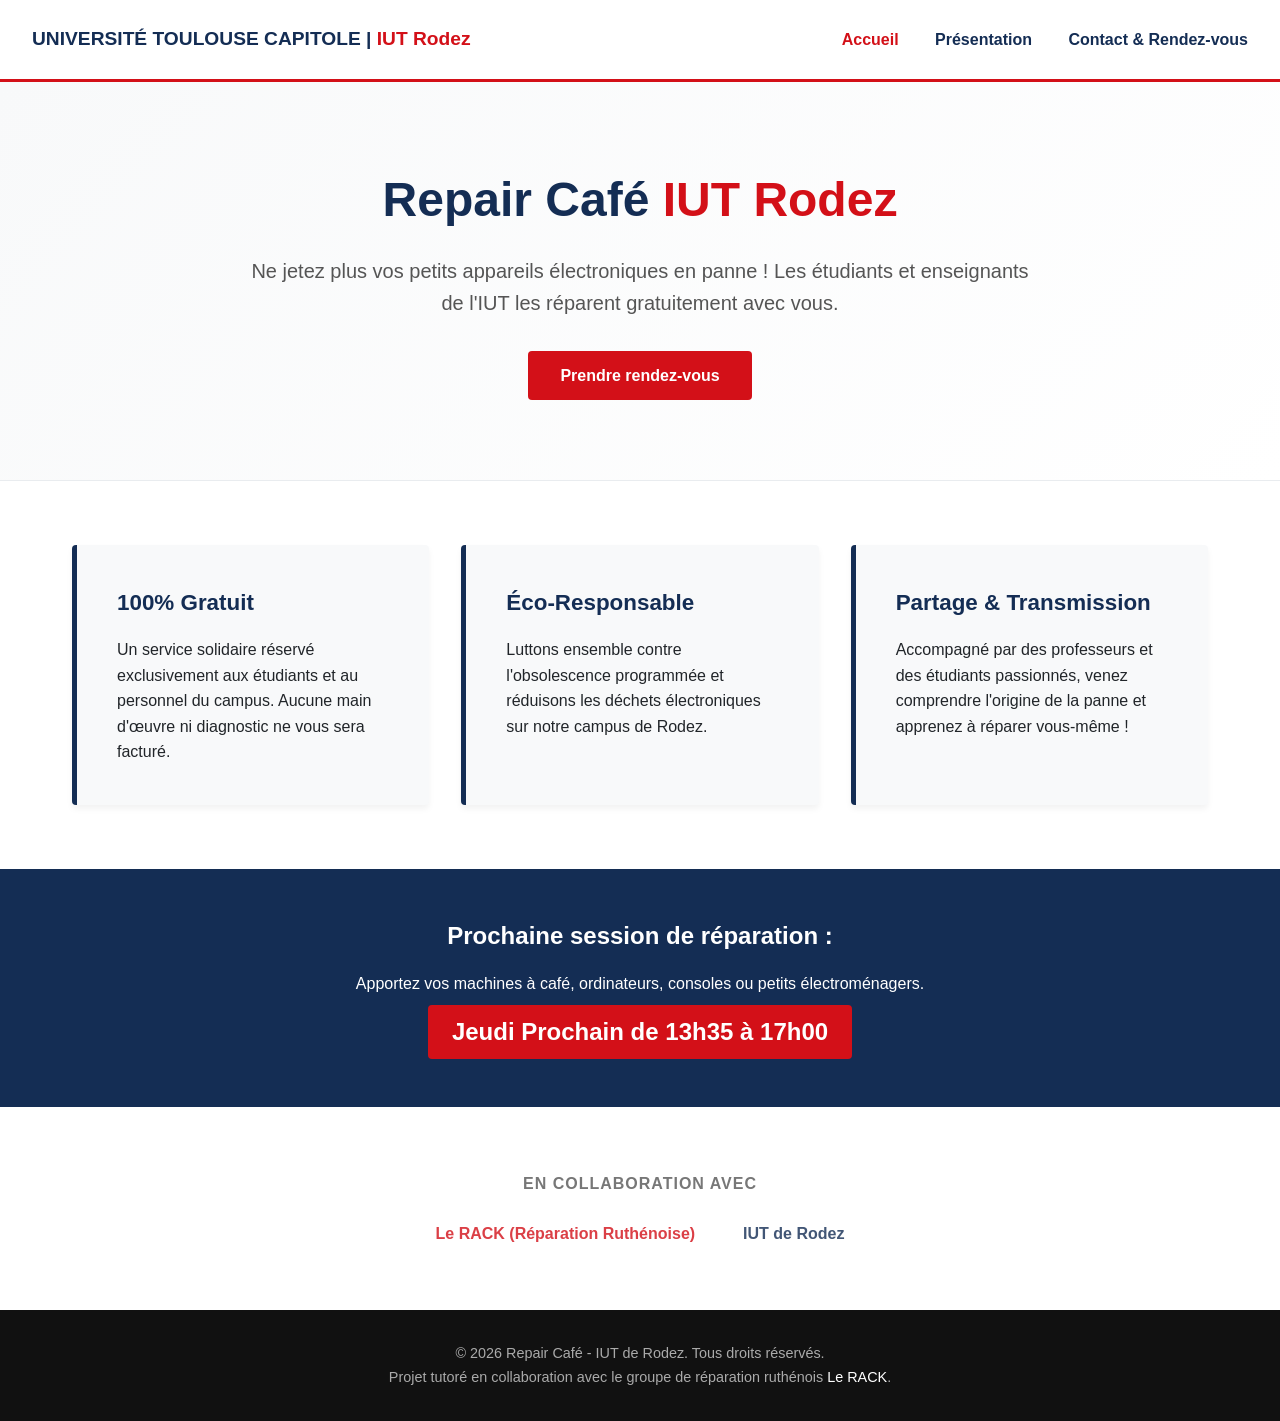
==== html/index.html @ 0f6eafff "feat: Page de contact.html" ====
<!DOCTYPE html>
<html lang="fr">
<head>
    <meta charset="UTF-8">
    <meta name="viewport" content="width=device-width, initial-scale=1.0">
    <title>Repair Café - IUT de Rodez</title>
    <link rel="stylesheet" href="../css/index-style.css">
</head>
<body>

    <header>
        <div class="logo-placeholder">
            UNIVERSITÉ TOULOUSE CAPITOLE | <span>IUT Rodez</span>
        </div>
        <nav>
            <a href="#" class="active">Accueil</a>
            <a href="presentation.html">Présentation</a>
            <a href="contact.html">Contact & Rendez-vous</a>
        </nav>
    </header>

    <section class="hero">
        <h1>Repair Café <span>IUT Rodez</span></h1>
        <p>Ne jetez plus vos petits appareils électroniques en panne ! Les étudiants et enseignants de l'IUT les réparent gratuitement avec vous.</p>
        <a href="contact.html" class="btn">Prendre rendez-vous</a>
    </section>

    <section class="features">
        <div class="feature-card">
            <h3>100% Gratuit</h3>
            <p>Un service solidaire réservé exclusivement aux étudiants et au personnel du campus. Aucune main d'œuvre ni diagnostic ne vous sera facturé.</p>
        </div>
        <div class="feature-card">
            <h3>Éco-Responsable</h3>
            <p>Luttons ensemble contre l'obsolescence programmée et réduisons les déchets électroniques sur notre campus de Rodez.</p>
        </div>
        <div class="feature-card">
            <h3>Partage & Transmission</h3>
            <p>Accompagné par des professeurs et des étudiants passionnés, venez comprendre l'origine de la panne et apprenez à réparer vous-même !</p>
        </div>
    </section>

    <section class="info-banner">
        <h2>Prochaine session de réparation :</h2>
        <p>Apportez vos machines à café, ordinateurs, consoles ou petits électroménagers.</p>
        <div class="date">Jeudi Prochain de 13h35 à 17h00</div>
    </section>

    <section class="partners">
        <p>En collaboration avec</p>
        <div class="partner-logos">
            <div class="partner-logo" style="color: var(--UT-red);">Le RACK (Réparation Ruthénoise)</div>
            <div class="partner-logo">IUT de Rodez</div>
        </div>
    </section>

    <footer>
        <p>&copy; 2026 Repair Café - IUT de Rodez. Tous droits réservés.</p>
        <p>Projet tutoré en collaboration avec le groupe de réparation ruthénois <a href="#">Le RACK</a>.</p>
    </footer>

</body>
</html>
---- css/index-style.css ----
:root {
    --UT-red: #D31018;       /* Rouge Université Toulouse Capitole */
    --IUT-blue: #142D54;     /* Bleu nuit IUT */
    --bg-white: #FFFFFF;     /* Fond blanc demandé */
    --light-gray: #F8F9FA;   /* Gris très clair pour les zones de contenu */
    --text-dark: #212529;    /* Couleur du texte principal */
}

* {
    margin: 0;
    padding: 0;
    box-sizing: border-box;
    font-family: 'Segoe UI', Tahoma, Geneva, Verdana, sans-serif;
}

body {
    background-color: var(--bg-white);
    color: var(--text-dark);
    line-height: 1.6;
}

/* --- HEADER & NAVIGATION --- */
header {
    border-bottom: 3px solid var(--UT-red);
    padding: 1.5rem 2rem;
    display: flex;
    justify-content: space-between;
    align-items: center;
    background-color: var(--bg-white);
}

.logo-placeholder {
    font-weight: bold;
    font-size: 1.2rem;
    color: var(--IUT-blue);
}

.logo-placeholder span {
    color: var(--UT-red);
}

nav a {
    text-decoration: none;
    color: var(--IUT-blue);
    font-weight: 600;
    margin-left: 2rem;
    transition: color 0.3s;
}

a {
    text-decoration: none;
    color: inherit;
}

nav a:hover, nav a.active {
    color: var(--UT-red);
}

/* --- HERO SECTION --- */
.hero {
    padding: 5rem 2rem;
    text-align: center;
    background: linear-gradient(135deg, var(--light-gray) 0%, var(--bg-white) 100%);
    border-bottom: 1px solid #E9ECEF;
}

.hero h1 {
    font-size: 3rem;
    color: var(--IUT-blue);
    margin-bottom: 1rem;
}

.hero h1 span {
    color: var(--UT-red);
}

.hero p {
    font-size: 1.25rem;
    max-width: 800px;
    margin: 0 auto 2rem auto;
    color: #555;
}

.btn {
    display: inline-block;
    background-color: var(--UT-red);
    color: var(--bg-white);
    padding: 0.75rem 2rem;
    text-decoration: none;
    font-weight: bold;
    border-radius: 4px;
    transition: background-color 0.3s, transform 0.2s;
}

.btn:hover {
    background-color: #A80D13;
    transform: translateY(-2px);
}

/* --- MAIN FEATURES --- */
.features {
    max-width: 1200px;
    margin: 4rem auto;
    padding: 0 2rem;
    display: grid;
    grid-template-columns: repeat(auto-fit, minmax(300px, 1fr));
    gap: 2rem;
}

.feature-card {
    background-color: var(--light-gray);
    padding: 2.5rem;
    border-left: 5px solid var(--IUT-blue);
    border-radius: 4px;
    box-shadow: 0 4px 6px rgba(0,0,0,0.05);
}

.feature-card h3 {
    color: var(--IUT-blue);
    margin-bottom: 1rem;
    font-size: 1.4rem;
}

/* --- LIVE INFO BANNER --- */
.info-banner {
    background-color: var(--IUT-blue);
    color: var(--bg-white);
    padding: 3rem 2rem;
    text-align: center;
    margin-top: 4rem;
}

.info-banner h2 {
    margin-bottom: 1rem;
    color: var(--bg-white);
}

.info-banner .date {
    font-size: 1.5rem;
    color: #FFF;
    font-weight: bold;
    background-color: var(--UT-red);
    display: inline-block;
    padding: 0.5rem 1.5rem;
    border-radius: 4px;
    margin-top: 0.5rem;
}

/* --- PARTNERS --- */
.partners {
    text-align: center;
    padding: 4rem 2rem;
    background-color: var(--bg-white);
}

.partners p {
    font-weight: 600;
    color: #777;
    margin-bottom: 1.5rem;
    text-transform: uppercase;
    letter-spacing: 1px;
}

.partner-logos {
    display: flex;
    justify-content: center;
    align-items: center;
    gap: 3rem;
    flex-wrap: wrap;
}

.partner-logo {
    font-weight: bold;
    color: var(--IUT-blue);
    opacity: 0.8;
}

/* --- FOOTER --- */
footer {
    background-color: #111;
    color: #AAA;
    text-align: center;
    padding: 2rem;
    font-size: 0.9rem;
}

footer a {
    color: var(--bg-white);
    text-decoration: none;
}

/* Responsive */
@media (max-width: 768px) {
    header {
        flex-direction: column;
        gap: 1rem;
    }
    nav a {
        margin: 0 1rem;
    }
    .hero h1 {
        font-size: 2.2rem;
    }
}

.contact-section {
    max-width: 800px;
    margin: 4rem auto; /* Centre le formulaire au milieu de la page */
    padding: 0 2rem;
}

.contact-header {
    text-align: center;
    margin-bottom: 3rem;
}

.contact-header h1 {
    color: var(--IUT-blue);
    font-size: 2.5rem;
    margin-bottom: 1rem;
}

.contact-header p {
    color: #555;
    font-size: 1.1rem;
}

.form-container {
    background-color: var(--light-gray);
    padding: 3rem;
    border-top: 5px solid var(--IUT-blue);
    border-radius: 4px;
    box-shadow: 0 4px 10px rgba(0,0,0,0.1);
}

.form-group {
    margin-bottom: 1.5rem;
    display: flex;
    flex-direction: column; /* Met le label au-dessus du champ */
}

.form-group label {
    font-weight: 600;
    color: var(--IUT-blue);
    margin-bottom: 0.5rem;
}

.form-group input, 
.form-group select, 
.form-group textarea {
    width: 100%;
    padding: 0.75rem;
    border: 1px solid #ccc;
    border-radius: 4px;
    font-family: inherit;
    font-size: 1rem;
}

.form-group input:focus, 
.form-group select:focus, 
.form-group textarea:focus {
    outline: none;
    border-color: var(--IUT-blue);
    box-shadow: 0 0 0 2px rgba(211, 16, 24, 0.1);
}

.checkbox-group {
    flex-direction: row;
    align-items: flex-start;
    gap: 0.75rem;
    margin: 2rem 0;
}

.checkbox-group input[type="checkbox"] {
    width: auto;
    margin-top: 0.3rem;
    cursor: pointer;
}

.checkbox-group label {
    font-weight: normal;
    font-size: 0.9rem;
    color: var(--text-dark);
}

.checkbox-group a {
    color: var(--UT-red);
    text-decoration: underline;
}

.footer-links {
    margin-top: 1rem;
    padding-top: 1rem;
    border-top: 1px solid #333;
}

.footer-links a {
    color: var(--bg-white);
    text-decoration: none;
    margin: 0 1rem;
    transition: color 0.3s;
}

.footer-links a:hover {
    color: var(--UT-red);
}
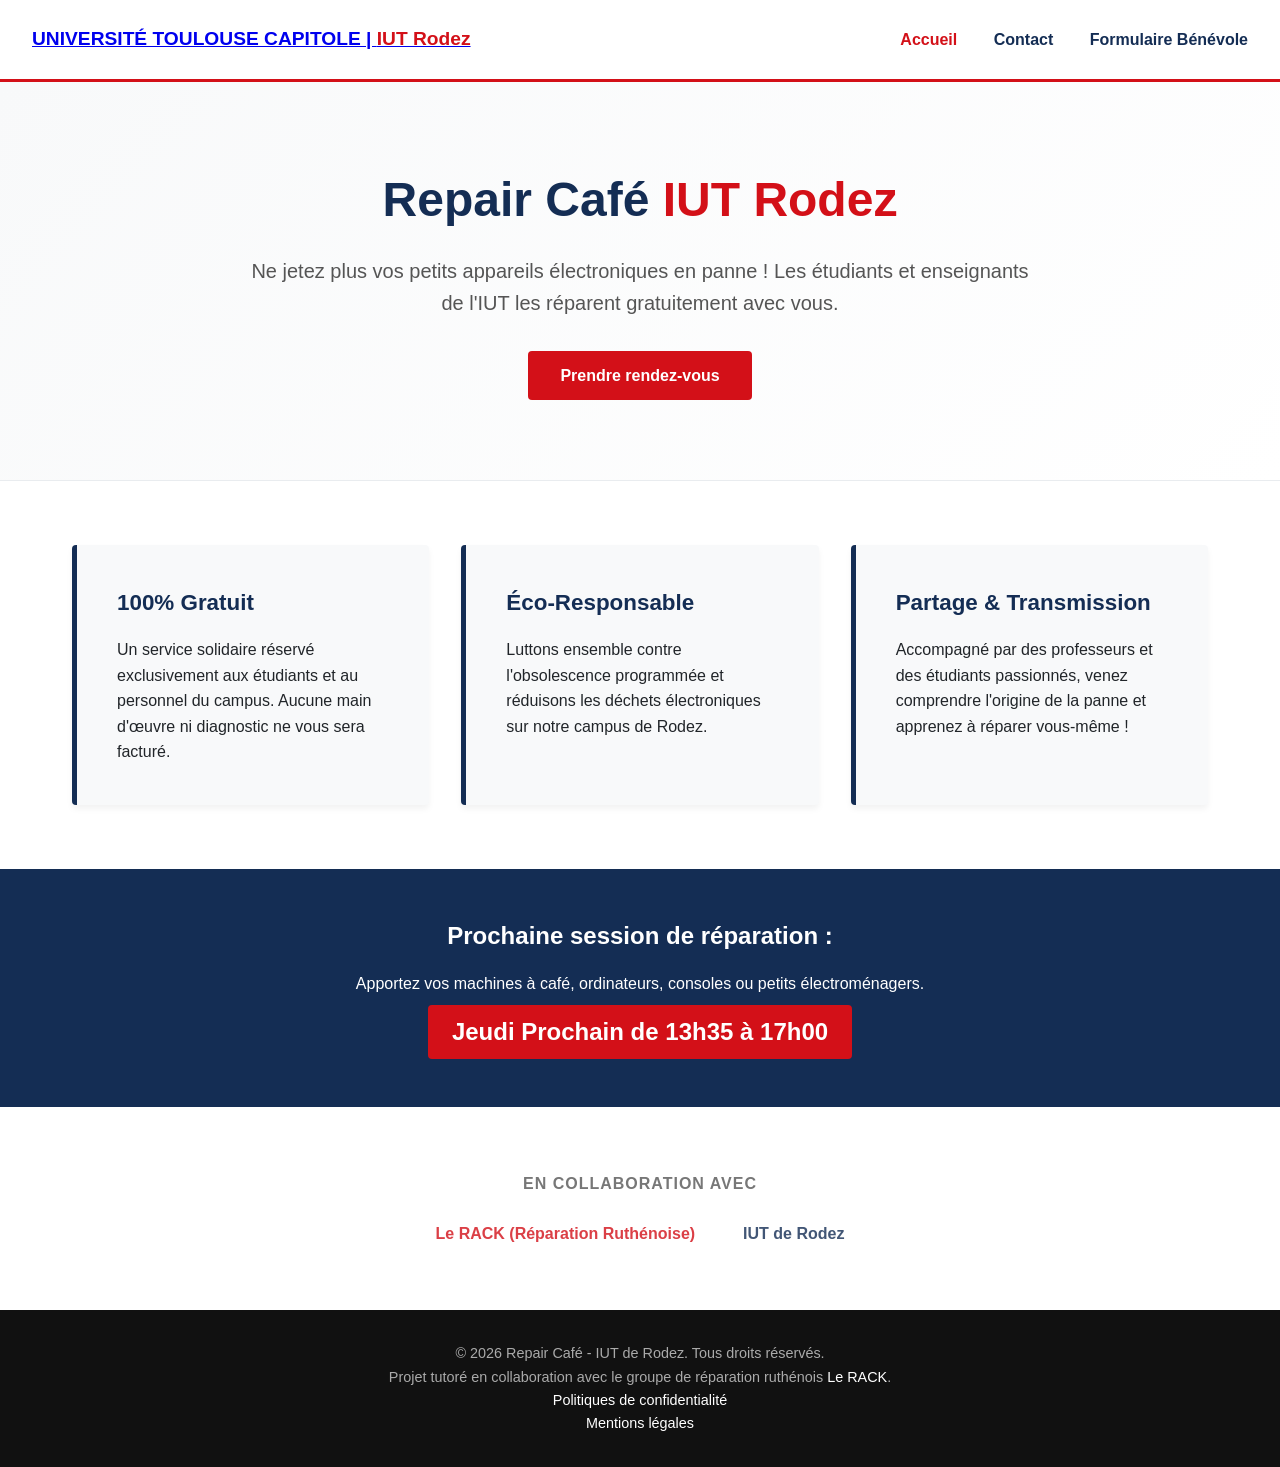
==== commit 4e6d46d3: "Ajout du style.css" ====
--- a/html/index.html
+++ b/html/index.html
@@ -4,18 +4,18 @@
     <meta charset="UTF-8">
     <meta name="viewport" content="width=device-width, initial-scale=1.0">
     <title>Repair Café - IUT de Rodez</title>
-    <link rel="stylesheet" href="../css/index-style.css">
+    <link rel="stylesheet" href="../css/style.css">
 </head>
 <body>
 
     <header>
         <div class="logo-placeholder">
-            UNIVERSITÉ TOULOUSE CAPITOLE | <span>IUT Rodez</span>
+            <a href="index.html">UNIVERSITÉ TOULOUSE CAPITOLE | <span>IUT Rodez</span></a>
         </div>
         <nav>
-            <a href="#" class="active">Accueil</a>
-            <a href="presentation.html">Présentation</a>
-            <a href="contact.html">Contact & Rendez-vous</a>
+            <a href="index.html" class="active">Accueil</a>
+            <a href="contact.html">Contact</a>
+            <a href="inscription.html">Formulaire Bénévole</a>
         </nav>
     </header>
 
@@ -56,7 +56,9 @@
 
     <footer>
         <p>&copy; 2026 Repair Café - IUT de Rodez. Tous droits réservés.</p>
-        <p>Projet tutoré en collaboration avec le groupe de réparation ruthénois <a href="#">Le RACK</a>.</p>
+        <p>Projet tutoré en collaboration avec le groupe de réparation ruthénois <a href="https://www.asso-rack.fr/" target="_blank">Le RACK</a>.</p>
+        <p><a href="legal/poltiques_de_confidentialite.pdf" target="_blank">Politiques de confidentialité</a></p>
+        <p><a href="legal/mentions_legales.pdf" target="_blank">Mentions légales</a></p>
     </footer>
 
 </body>
--- a/css/style.css
+++ b/css/style.css
@@ -0,0 +1,358 @@
+/* --- CODE SPÉCIFIQUE AU FORMULAIRE D'INSCRIPTION --- */
+
+:root {
+    --UT-red: #D31018;       /* Rouge Université Toulouse Capitole */
+    --IUT-blue: #142D54;     /* Bleu nuit IUT */
+    --bg-white: #FFFFFF;     /* Fond blanc demandé */
+    --light-gray: #F8F9FA;   /* Gris très clair pour les zones de contenu */
+    --text-dark: #212529;    /* Couleur du texte principal */
+}
+
+* {
+    margin: 0;
+    padding: 0;
+    box-sizing: border-box;
+    font-family: 'Segoe UI', Tahoma, Geneva, Verdana, sans-serif;
+}
+
+body {
+    background-color: var(--bg-white);
+    color: var(--text-dark);
+    line-height: 1.6;
+}
+
+/* --- HEADER & NAVIGATION --- */
+header {
+    border-bottom: 3px solid var(--UT-red);
+    padding: 1.5rem 2rem;
+    display: flex;
+    justify-content: space-between;
+    align-items: center;
+    background-color: var(--bg-white);
+}
+
+.logo-placeholder {
+    font-weight: bold;
+    font-size: 1.2rem;
+    color: var(--IUT-blue);
+}
+
+.logo-placeholder span {
+    color: var(--UT-red);
+}
+
+nav a {
+    text-decoration: none;
+    color: var(--IUT-blue);
+    font-weight: 600;
+    margin-left: 2rem;
+    transition: color 0.3s;
+}
+
+nav a:hover, nav a.active {
+    color: var(--UT-red);
+}
+
+/* --- HERO SECTION --- */
+.hero {
+    padding: 5rem 2rem;
+    text-align: center;
+    background: linear-gradient(135deg, var(--light-gray) 0%, var(--bg-white) 100%);
+    border-bottom: 1px solid #E9ECEF;
+}
+
+.hero h1 {
+    font-size: 3rem;
+    color: var(--IUT-blue);
+    margin-bottom: 1rem;
+}
+
+.hero h1 span {
+    color: var(--UT-red);
+}
+
+.hero p {
+    font-size: 1.25rem;
+    max-width: 800px;
+    margin: 0 auto 2rem auto;
+    color: #555;
+}
+
+.btn {
+    display: inline-block;
+    background-color: var(--UT-red);
+    color: var(--bg-white);
+    padding: 0.75rem 2rem;
+    text-decoration: none;
+    font-weight: bold;
+    border-radius: 4px;
+    transition: background-color 0.3s, transform 0.2s;
+}
+
+.btn:hover {
+    background-color: #A80D13;
+    transform: translateY(-2px);
+}
+
+/* --- MAIN FEATURES --- */
+.features {
+    max-width: 1200px;
+    margin: 4rem auto;
+    padding: 0 2rem;
+    display: grid;
+    grid-template-columns: repeat(auto-fit, minmax(300px, 1fr));
+    gap: 2rem;
+}
+
+.feature-card {
+    background-color: var(--light-gray);
+    padding: 2.5rem;
+    border-left: 5px solid var(--IUT-blue);
+    border-radius: 4px;
+    box-shadow: 0 4px 6px rgba(0,0,0,0.05);
+}
+
+.feature-card h3 {
+    color: var(--IUT-blue);
+    margin-bottom: 1rem;
+    font-size: 1.4rem;
+}
+
+/* --- LIVE INFO BANNER --- */
+.info-banner {
+    background-color: var(--IUT-blue);
+    color: var(--bg-white);
+    padding: 3rem 2rem;
+    text-align: center;
+    margin-top: 4rem;
+}
+
+.info-banner h2 {
+    margin-bottom: 1rem;
+    color: var(--bg-white);
+}
+
+.info-banner .date {
+    font-size: 1.5rem;
+    color: #FFF;
+    font-weight: bold;
+    background-color: var(--UT-red);
+    display: inline-block;
+    padding: 0.5rem 1.5rem;
+    border-radius: 4px;
+    margin-top: 0.5rem;
+}
+
+/* --- PARTNERS --- */
+.partners {
+    text-align: center;
+    padding: 4rem 2rem;
+    background-color: var(--bg-white);
+}
+
+.partners p {
+    font-weight: 600;
+    color: #777;
+    margin-bottom: 1.5rem;
+    text-transform: uppercase;
+    letter-spacing: 1px;
+}
+
+.partner-logos {
+    display: flex;
+    justify-content: center;
+    align-items: center;
+    gap: 3rem;
+    flex-wrap: wrap;
+}
+
+.partner-logo {
+    font-weight: bold;
+    color: var(--IUT-blue);
+    opacity: 0.8;
+}
+
+/* --- FOOTER --- */
+footer {
+    background-color: #111;
+    color: #AAA;
+    text-align: center;
+    padding: 2rem;
+    font-size: 0.9rem;
+}
+
+footer a {
+    color: var(--bg-white);
+    text-decoration: none;
+}
+
+/* Responsive */
+@media (max-width: 768px) {
+    header {
+        flex-direction: column;
+        gap: 1rem;
+    }
+    nav a {
+        margin: 0 1rem;
+    }
+    .hero h1 {
+        font-size: 2.2rem;
+    }
+}
+
+.form-hero {
+    padding: 3rem 2rem 1.5rem 2rem;
+    text-align: center;
+    background-color: var(--light-gray);
+}
+
+.form-hero h1 {
+    color: var(--IUT-blue);
+    font-size: 2.5rem;
+    margin-bottom: 0.5rem;
+}
+
+.form-hero h1 span {
+    color: var(--UT-red);
+}
+
+.form-hero p {
+    max-width: 700px;
+    margin: 0 auto;
+    color: #555;
+}
+
+.form-container {
+    max-width: 800px;
+    margin: 2rem auto 5rem auto;
+    padding: 0 1.5rem;
+}
+
+form {
+    background-color: var(--bg-white);
+    border: 1px solid #E9ECEF;
+    border-radius: 8px;
+    padding: 2.5rem;
+    box-shadow: 0 4px 12px rgba(0, 0, 0, 0.05);
+}
+
+fieldset {
+    border: none;
+    border-bottom: 1px solid #E9ECEF;
+    margin-bottom: 2rem;
+    padding-bottom: 1.5rem;
+}
+
+fieldset:last-of-type {
+    border-bottom: none;
+    margin-bottom: 1rem;
+}
+
+legend {
+    font-size: 1.3rem;
+    font-weight: bold;
+    color: var(--IUT-blue);
+    margin-bottom: 1rem;
+    padding: 0;
+}
+
+.form-help {
+    font-size: 0.9rem;
+    color: #666;
+    margin-bottom: 1rem;
+    font-style: italic;
+}
+
+.form-group {
+    margin-bottom: 1.25rem;
+    display: flex;
+    flex-direction: column;
+}
+
+.form-group-inline {
+    display: flex;
+    gap: 1.5rem;
+}
+
+.form-group-inline .form-group {
+    flex: 1;
+}
+
+label {
+    font-weight: 600;
+    margin-bottom: 0.5rem;
+    color: var(--text-dark);
+}
+
+input[type="text"],
+input[type="email"],
+select {
+    width: 100%;
+    padding: 0.75rem;
+    border: 1px solid #CED4DA;
+    border-radius: 4px;
+    font-size: 1rem;
+    transition: border-color 0.2s, box-shadow 0.2s;
+}
+
+input[type="text"]:focus,
+input[type="email"]:focus {
+    outline: none;
+    border-color: var(--IUT-blue);
+    box-shadow: 0 0 0 3px rgba(20, 45, 84, 0.15);
+}
+
+/* Gestion spécifique du champ précision caché sous "Autre" */
+#statut-precision {
+    margin-top: 0.75rem;
+}
+
+/* Styles pour les Radios et Checkboxes */
+.radio-label, 
+.checkbox-group label {
+    display: flex;
+    align-items: flex-start;
+    gap: 0.75rem;
+    font-weight: normal;
+    cursor: pointer;
+    margin-bottom: 0.75rem;
+    padding: 0.5rem;
+    border-radius: 4px;
+    transition: background-color 0.2s;
+}
+
+.radio-label:hover, 
+.checkbox-group label:hover {
+    background-color: var(--light-gray);
+}
+
+input[type="radio"],
+input[type="checkbox"] {
+    margin-top: 0.25rem;
+    accent-color: var(--UT-red); /* Utilise la couleur rouge du logo pour les boutons cochés */
+    transform: scale(1.1);
+}
+
+.form-submit {
+    text-align: center;
+    margin-top: 2rem;
+}
+
+.form-submit button.btn {
+    border: none;
+    cursor: pointer;
+    font-size: 1.1rem;
+    width: auto;
+    padding: 1rem 3rem;
+}
+
+/* Version mobile du formulaire */
+@media (max-width: 600px) {
+    .form-group-inline {
+        flex-direction: column;
+        gap: 0;
+    }
+    form {
+        padding: 1.5rem;
+    }
+}
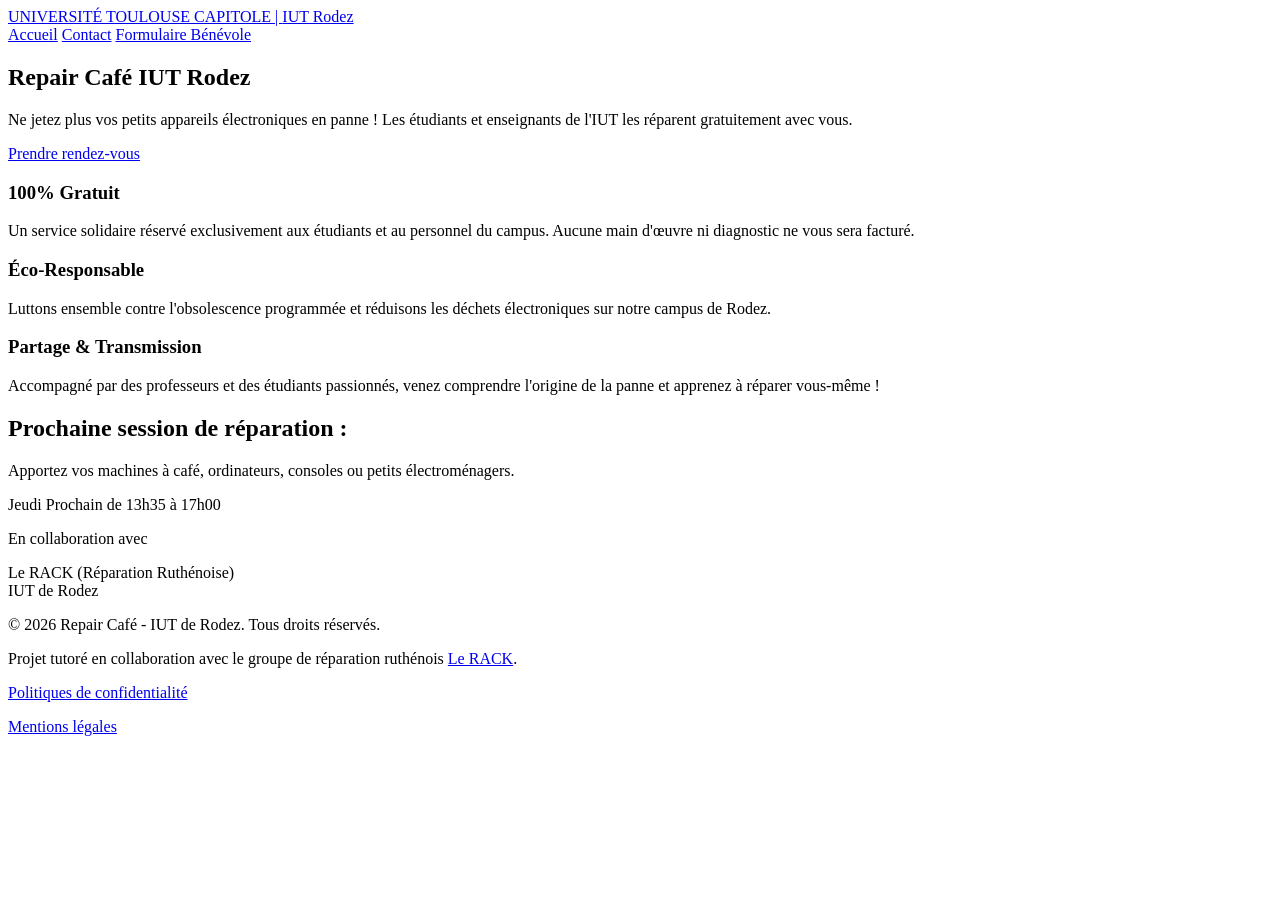
==== commit 4dec1bcf: "Site fini" ====
--- a/html/index.html
+++ b/html/index.html
@@ -4,7 +4,7 @@
     <meta charset="UTF-8">
     <meta name="viewport" content="width=device-width, initial-scale=1.0">
     <title>Repair Café - IUT de Rodez</title>
-    <link rel="stylesheet" href="../css/style.css">
+    <link rel="stylesheet" href="../css/index-style.css">
 </head>
 <body>
 
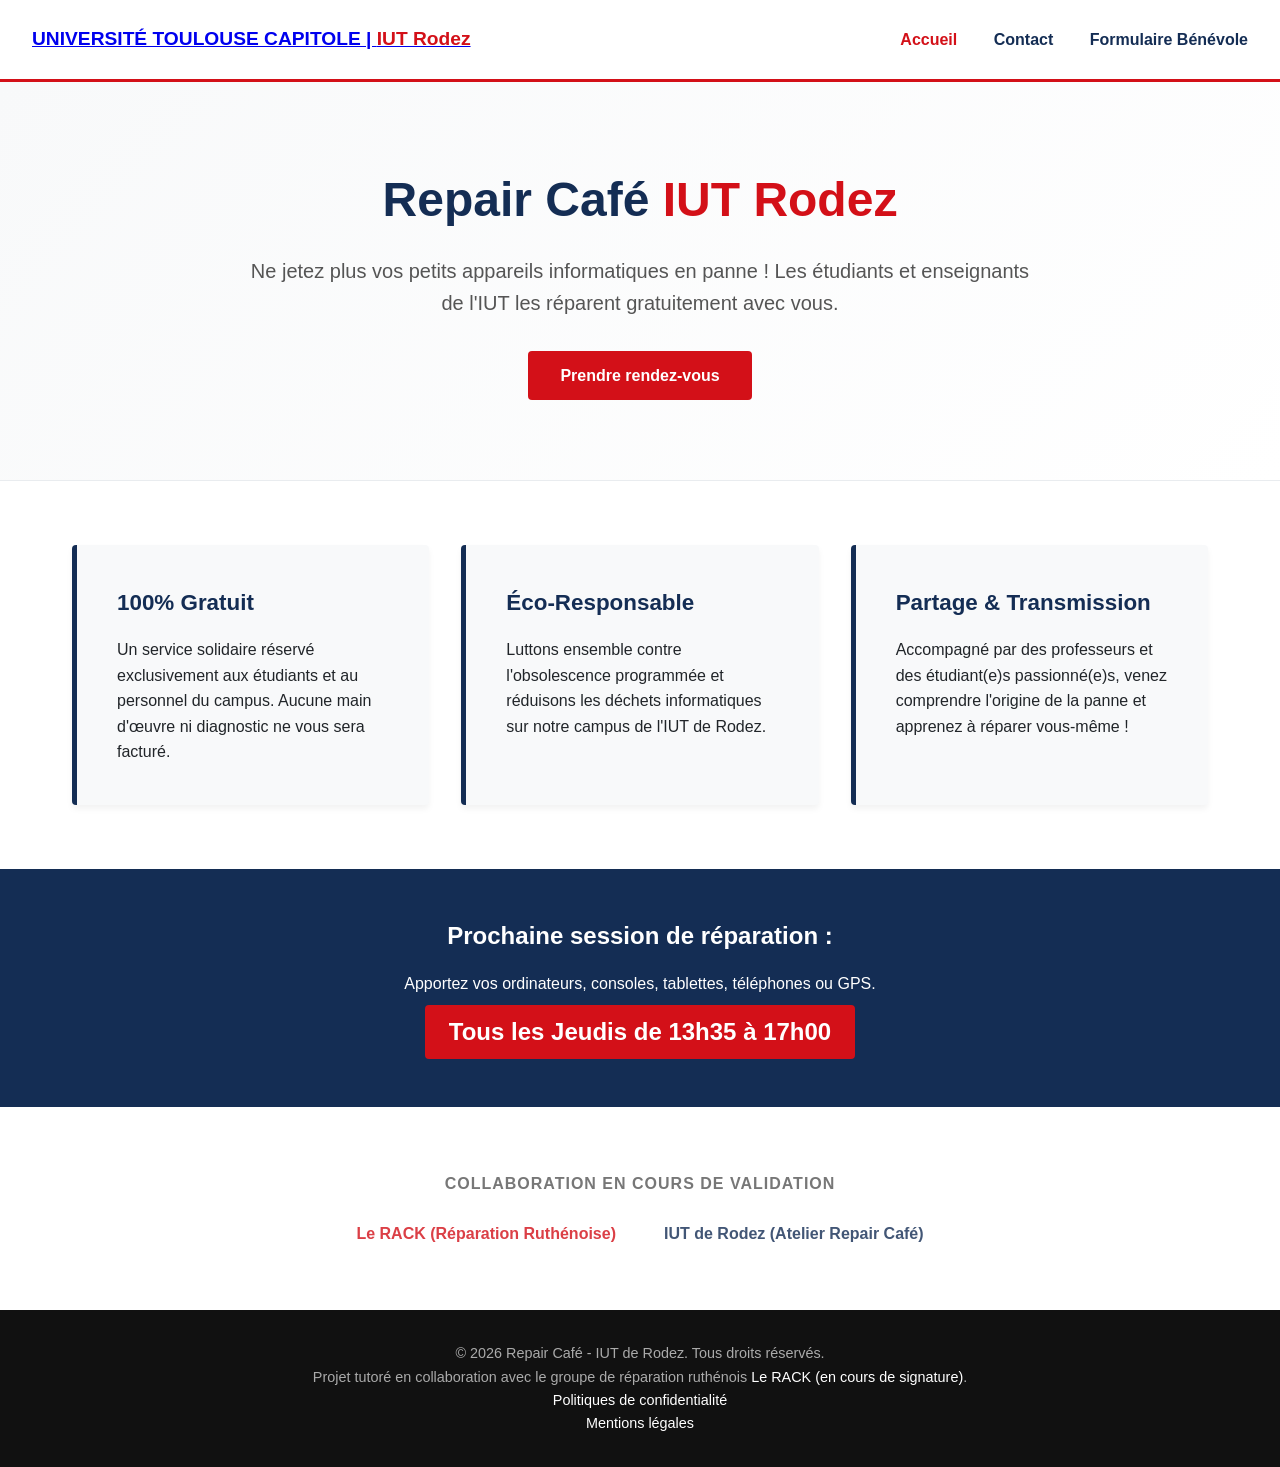
==== commit 1b696d00: "changement de derniere minute" ====
--- a/html/index.html
+++ b/html/index.html
@@ -4,7 +4,7 @@
     <meta charset="UTF-8">
     <meta name="viewport" content="width=device-width, initial-scale=1.0">
     <title>Repair Café - IUT de Rodez</title>
-    <link rel="stylesheet" href="../css/index-style.css">
+    <link rel="stylesheet" href="../css/style.css">
 </head>
 <body>
 
@@ -21,7 +21,7 @@
 
     <section class="hero">
         <h1>Repair Café <span>IUT Rodez</span></h1>
-        <p>Ne jetez plus vos petits appareils électroniques en panne ! Les étudiants et enseignants de l'IUT les réparent gratuitement avec vous.</p>
+        <p>Ne jetez plus vos petits appareils informatiques en panne ! Les étudiants et enseignants de l'IUT les réparent gratuitement avec vous.</p>
         <a href="contact.html" class="btn">Prendre rendez-vous</a>
     </section>
 
@@ -32,31 +32,31 @@
         </div>
         <div class="feature-card">
             <h3>Éco-Responsable</h3>
-            <p>Luttons ensemble contre l'obsolescence programmée et réduisons les déchets électroniques sur notre campus de Rodez.</p>
+            <p>Luttons ensemble contre l'obsolescence programmée et réduisons les déchets informatiques sur notre campus de l'IUT de Rodez.</p>
         </div>
         <div class="feature-card">
             <h3>Partage & Transmission</h3>
-            <p>Accompagné par des professeurs et des étudiants passionnés, venez comprendre l'origine de la panne et apprenez à réparer vous-même !</p>
+            <p>Accompagné par des professeurs et des étudiant(e)s passionné(e)s, venez comprendre l'origine de la panne et apprenez à réparer vous-même !</p>
         </div>
     </section>
 
     <section class="info-banner">
         <h2>Prochaine session de réparation :</h2>
-        <p>Apportez vos machines à café, ordinateurs, consoles ou petits électroménagers.</p>
-        <div class="date">Jeudi Prochain de 13h35 à 17h00</div>
+        <p>Apportez vos ordinateurs, consoles, tablettes, téléphones ou GPS.</p>
+        <div class="date">Tous les Jeudis de 13h35 à 17h00</div>
     </section>
 
     <section class="partners">
-        <p>En collaboration avec</p>
+        <p>Collaboration en cours de validation</p>
         <div class="partner-logos">
             <div class="partner-logo" style="color: var(--UT-red);">Le RACK (Réparation Ruthénoise)</div>
-            <div class="partner-logo">IUT de Rodez</div>
+            <div class="partner-logo">IUT de Rodez (Atelier Repair Café)</div>
         </div>
     </section>
 
     <footer>
         <p>&copy; 2026 Repair Café - IUT de Rodez. Tous droits réservés.</p>
-        <p>Projet tutoré en collaboration avec le groupe de réparation ruthénois <a href="https://www.asso-rack.fr/" target="_blank">Le RACK</a>.</p>
+        <p>Projet tutoré en collaboration avec le groupe de réparation ruthénois <a href="https://www.asso-rack.fr/" target="_blank">Le RACK (en cours de signature)</a>.</p>
         <p><a href="legal/poltiques_de_confidentialite.pdf" target="_blank">Politiques de confidentialité</a></p>
         <p><a href="legal/mentions_legales.pdf" target="_blank">Mentions légales</a></p>
     </footer>
--- a/css/style.css
+++ b/css/style.css
@@ -0,0 +1,358 @@
+/* --- CODE SPÉCIFIQUE AU FORMULAIRE D'INSCRIPTION --- */
+
+:root {
+    --UT-red: #D31018;       /* Rouge Université Toulouse Capitole */
+    --IUT-blue: #142D54;     /* Bleu nuit IUT */
+    --bg-white: #FFFFFF;     /* Fond blanc demandé */
+    --light-gray: #F8F9FA;   /* Gris très clair pour les zones de contenu */
+    --text-dark: #212529;    /* Couleur du texte principal */
+}
+
+* {
+    margin: 0;
+    padding: 0;
+    box-sizing: border-box;
+    font-family: 'Segoe UI', Tahoma, Geneva, Verdana, sans-serif;
+}
+
+body {
+    background-color: var(--bg-white);
+    color: var(--text-dark);
+    line-height: 1.6;
+}
+
+/* --- HEADER & NAVIGATION --- */
+header {
+    border-bottom: 3px solid var(--UT-red);
+    padding: 1.5rem 2rem;
+    display: flex;
+    justify-content: space-between;
+    align-items: center;
+    background-color: var(--bg-white);
+}
+
+.logo-placeholder {
+    font-weight: bold;
+    font-size: 1.2rem;
+    color: var(--IUT-blue);
+}
+
+.logo-placeholder span {
+    color: var(--UT-red);
+}
+
+nav a {
+    text-decoration: none;
+    color: var(--IUT-blue);
+    font-weight: 600;
+    margin-left: 2rem;
+    transition: color 0.3s;
+}
+
+nav a:hover, nav a.active {
+    color: var(--UT-red);
+}
+
+/* --- HERO SECTION --- */
+.hero {
+    padding: 5rem 2rem;
+    text-align: center;
+    background: linear-gradient(135deg, var(--light-gray) 0%, var(--bg-white) 100%);
+    border-bottom: 1px solid #E9ECEF;
+}
+
+.hero h1 {
+    font-size: 3rem;
+    color: var(--IUT-blue);
+    margin-bottom: 1rem;
+}
+
+.hero h1 span {
+    color: var(--UT-red);
+}
+
+.hero p {
+    font-size: 1.25rem;
+    max-width: 800px;
+    margin: 0 auto 2rem auto;
+    color: #555;
+}
+
+.btn {
+    display: inline-block;
+    background-color: var(--UT-red);
+    color: var(--bg-white);
+    padding: 0.75rem 2rem;
+    text-decoration: none;
+    font-weight: bold;
+    border-radius: 4px;
+    transition: background-color 0.3s, transform 0.2s;
+}
+
+.btn:hover {
+    background-color: #A80D13;
+    transform: translateY(-2px);
+}
+
+/* --- MAIN FEATURES --- */
+.features {
+    max-width: 1200px;
+    margin: 4rem auto;
+    padding: 0 2rem;
+    display: grid;
+    grid-template-columns: repeat(auto-fit, minmax(300px, 1fr));
+    gap: 2rem;
+}
+
+.feature-card {
+    background-color: var(--light-gray);
+    padding: 2.5rem;
+    border-left: 5px solid var(--IUT-blue);
+    border-radius: 4px;
+    box-shadow: 0 4px 6px rgba(0,0,0,0.05);
+}
+
+.feature-card h3 {
+    color: var(--IUT-blue);
+    margin-bottom: 1rem;
+    font-size: 1.4rem;
+}
+
+/* --- LIVE INFO BANNER --- */
+.info-banner {
+    background-color: var(--IUT-blue);
+    color: var(--bg-white);
+    padding: 3rem 2rem;
+    text-align: center;
+    margin-top: 4rem;
+}
+
+.info-banner h2 {
+    margin-bottom: 1rem;
+    color: var(--bg-white);
+}
+
+.info-banner .date {
+    font-size: 1.5rem;
+    color: #FFF;
+    font-weight: bold;
+    background-color: var(--UT-red);
+    display: inline-block;
+    padding: 0.5rem 1.5rem;
+    border-radius: 4px;
+    margin-top: 0.5rem;
+}
+
+/* --- PARTNERS --- */
+.partners {
+    text-align: center;
+    padding: 4rem 2rem;
+    background-color: var(--bg-white);
+}
+
+.partners p {
+    font-weight: 600;
+    color: #777;
+    margin-bottom: 1.5rem;
+    text-transform: uppercase;
+    letter-spacing: 1px;
+}
+
+.partner-logos {
+    display: flex;
+    justify-content: center;
+    align-items: center;
+    gap: 3rem;
+    flex-wrap: wrap;
+}
+
+.partner-logo {
+    font-weight: bold;
+    color: var(--IUT-blue);
+    opacity: 0.8;
+}
+
+/* --- FOOTER --- */
+footer {
+    background-color: #111;
+    color: #AAA;
+    text-align: center;
+    padding: 2rem;
+    font-size: 0.9rem;
+}
+
+footer a {
+    color: var(--bg-white);
+    text-decoration: none;
+}
+
+/* Responsive */
+@media (max-width: 768px) {
+    header {
+        flex-direction: column;
+        gap: 1rem;
+    }
+    nav a {
+        margin: 0 1rem;
+    }
+    .hero h1 {
+        font-size: 2.2rem;
+    }
+}
+
+.form-hero {
+    padding: 3rem 2rem 1.5rem 2rem;
+    text-align: center;
+    background-color: var(--light-gray);
+}
+
+.form-hero h1 {
+    color: var(--IUT-blue);
+    font-size: 2.5rem;
+    margin-bottom: 0.5rem;
+}
+
+.form-hero h1 span {
+    color: var(--UT-red);
+}
+
+.form-hero p {
+    max-width: 700px;
+    margin: 0 auto;
+    color: #555;
+}
+
+.form-container {
+    max-width: 800px;
+    margin: 2rem auto 5rem auto;
+    padding: 0 1.5rem;
+}
+
+form {
+    background-color: var(--bg-white);
+    border: 1px solid #E9ECEF;
+    border-radius: 8px;
+    padding: 2.5rem;
+    box-shadow: 0 4px 12px rgba(0, 0, 0, 0.05);
+}
+
+fieldset {
+    border: none;
+    border-bottom: 1px solid #E9ECEF;
+    margin-bottom: 2rem;
+    padding-bottom: 1.5rem;
+}
+
+fieldset:last-of-type {
+    border-bottom: none;
+    margin-bottom: 1rem;
+}
+
+legend {
+    font-size: 1.3rem;
+    font-weight: bold;
+    color: var(--IUT-blue);
+    margin-bottom: 1rem;
+    padding: 0;
+}
+
+.form-help {
+    font-size: 0.9rem;
+    color: #666;
+    margin-bottom: 1rem;
+    font-style: italic;
+}
+
+.form-group {
+    margin-bottom: 1.25rem;
+    display: flex;
+    flex-direction: column;
+}
+
+.form-group-inline {
+    display: flex;
+    gap: 1.5rem;
+}
+
+.form-group-inline .form-group {
+    flex: 1;
+}
+
+label {
+    font-weight: 600;
+    margin-bottom: 0.5rem;
+    color: var(--text-dark);
+}
+
+input[type="text"],
+input[type="email"],
+select {
+    width: 100%;
+    padding: 0.75rem;
+    border: 1px solid #CED4DA;
+    border-radius: 4px;
+    font-size: 1rem;
+    transition: border-color 0.2s, box-shadow 0.2s;
+}
+
+input[type="text"]:focus,
+input[type="email"]:focus {
+    outline: none;
+    border-color: var(--IUT-blue);
+    box-shadow: 0 0 0 3px rgba(20, 45, 84, 0.15);
+}
+
+/* Gestion spécifique du champ précision caché sous "Autre" */
+#statut-precision {
+    margin-top: 0.75rem;
+}
+
+/* Styles pour les Radios et Checkboxes */
+.radio-label, 
+.checkbox-group label {
+    display: flex;
+    align-items: flex-start;
+    gap: 0.75rem;
+    font-weight: normal;
+    cursor: pointer;
+    margin-bottom: 0.75rem;
+    padding: 0.5rem;
+    border-radius: 4px;
+    transition: background-color 0.2s;
+}
+
+.radio-label:hover, 
+.checkbox-group label:hover {
+    background-color: var(--light-gray);
+}
+
+input[type="radio"],
+input[type="checkbox"] {
+    margin-top: 0.25rem;
+    accent-color: var(--UT-red); /* Utilise la couleur rouge du logo pour les boutons cochés */
+    transform: scale(1.1);
+}
+
+.form-submit {
+    text-align: center;
+    margin-top: 2rem;
+}
+
+.form-submit button.btn {
+    border: none;
+    cursor: pointer;
+    font-size: 1.1rem;
+    width: auto;
+    padding: 1rem 3rem;
+}
+
+/* Version mobile du formulaire */
+@media (max-width: 600px) {
+    .form-group-inline {
+        flex-direction: column;
+        gap: 0;
+    }
+    form {
+        padding: 1.5rem;
+    }
+}
